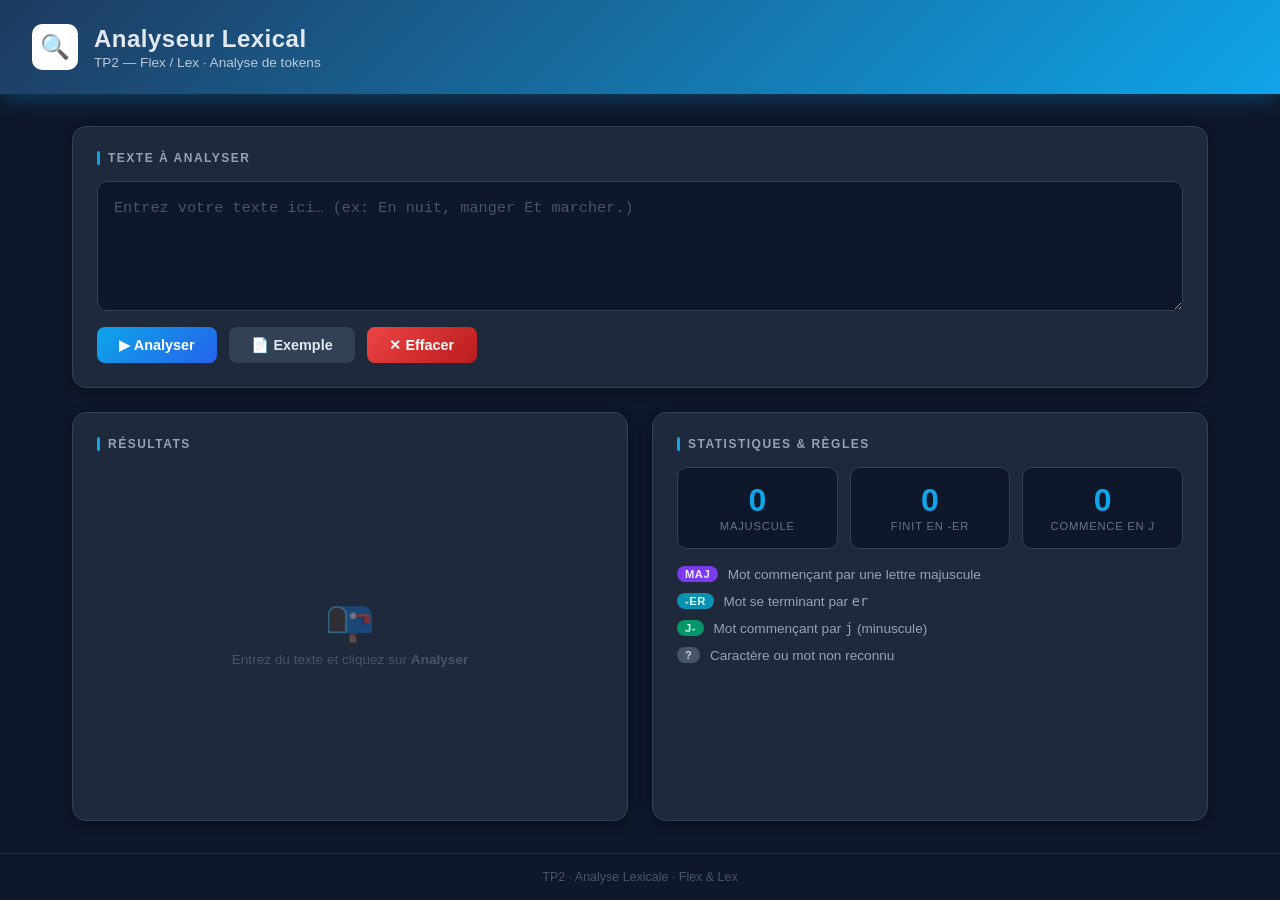
==== index.html @ 67108521 "add HTML/CSS interface for the lexical analyzer (TP2) Co-authored-by: rayensakly <234789405+rayensak" ====
<!DOCTYPE html>
<html lang="fr">
<head>
  <meta charset="UTF-8" />
  <meta name="viewport" content="width=device-width, initial-scale=1.0" />
  <title>Analyseur Lexical</title>
  <style>
    /* ── Reset & base ── */
    *, *::before, *::after {
      box-sizing: border-box;
      margin: 0;
      padding: 0;
    }

    body {
      font-family: 'Segoe UI', Tahoma, Geneva, Verdana, sans-serif;
      background: #0f172a;
      color: #e2e8f0;
      min-height: 100vh;
      display: flex;
      flex-direction: column;
    }

    /* ── Header ── */
    header {
      background: linear-gradient(135deg, #1e3a5f 0%, #0ea5e9 100%);
      padding: 1.5rem 2rem;
      display: flex;
      align-items: center;
      gap: 1rem;
      box-shadow: 0 4px 20px rgba(14, 165, 233, 0.3);
    }

    header .logo {
      width: 46px;
      height: 46px;
      background: #fff;
      border-radius: 10px;
      display: flex;
      align-items: center;
      justify-content: center;
      font-size: 1.5rem;
    }

    header h1 {
      font-size: 1.5rem;
      font-weight: 700;
      letter-spacing: 0.5px;
    }

    header p {
      font-size: 0.85rem;
      opacity: 0.8;
      margin-top: 2px;
    }

    /* ── Main layout ── */
    main {
      flex: 1;
      display: grid;
      grid-template-columns: 1fr 1fr;
      grid-template-rows: auto 1fr;
      gap: 1.5rem;
      padding: 2rem;
      max-width: 1200px;
      width: 100%;
      margin: 0 auto;
    }

    /* ── Cards ── */
    .card {
      background: #1e293b;
      border: 1px solid #334155;
      border-radius: 14px;
      padding: 1.5rem;
      display: flex;
      flex-direction: column;
      gap: 1rem;
      box-shadow: 0 2px 12px rgba(0, 0, 0, 0.4);
    }

    .card-title {
      font-size: 0.75rem;
      font-weight: 700;
      text-transform: uppercase;
      letter-spacing: 1.5px;
      color: #94a3b8;
      display: flex;
      align-items: center;
      gap: 0.5rem;
    }

    .card-title::before {
      content: '';
      width: 3px;
      height: 14px;
      background: #0ea5e9;
      border-radius: 2px;
    }

    /* ── Input area (spans both columns) ── */
    .input-card {
      grid-column: 1 / -1;
    }

    textarea {
      width: 100%;
      height: 130px;
      background: #0f172a;
      border: 1px solid #334155;
      border-radius: 10px;
      color: #e2e8f0;
      font-family: 'Courier New', Courier, monospace;
      font-size: 0.95rem;
      line-height: 1.6;
      padding: 0.85rem 1rem;
      resize: vertical;
      transition: border-color 0.25s;
      outline: none;
    }

    textarea:focus {
      border-color: #0ea5e9;
      box-shadow: 0 0 0 3px rgba(14, 165, 233, 0.15);
    }

    textarea::placeholder {
      color: #475569;
    }

    /* ── Button row ── */
    .btn-row {
      display: flex;
      gap: 0.75rem;
      flex-wrap: wrap;
    }

    button {
      cursor: pointer;
      border: none;
      border-radius: 8px;
      padding: 0.6rem 1.4rem;
      font-size: 0.9rem;
      font-weight: 600;
      transition: transform 0.15s, box-shadow 0.15s, opacity 0.15s;
    }

    button:hover {
      transform: translateY(-2px);
      box-shadow: 0 6px 18px rgba(0, 0, 0, 0.35);
    }

    button:active {
      transform: translateY(0);
    }

    .btn-primary {
      background: linear-gradient(135deg, #0ea5e9, #2563eb);
      color: #fff;
    }

    .btn-secondary {
      background: #334155;
      color: #e2e8f0;
    }

    .btn-danger {
      background: linear-gradient(135deg, #ef4444, #b91c1c);
      color: #fff;
    }

    /* ── Results list ── */
    .results-list {
      list-style: none;
      display: flex;
      flex-direction: column;
      gap: 0.5rem;
      overflow-y: auto;
      max-height: 300px;
      padding-right: 4px;
    }

    .results-list::-webkit-scrollbar {
      width: 5px;
    }

    .results-list::-webkit-scrollbar-track {
      background: #0f172a;
      border-radius: 4px;
    }

    .results-list::-webkit-scrollbar-thumb {
      background: #334155;
      border-radius: 4px;
    }

    .result-item {
      display: flex;
      align-items: center;
      gap: 0.65rem;
      background: #0f172a;
      border: 1px solid #334155;
      border-radius: 8px;
      padding: 0.6rem 0.85rem;
      font-size: 0.88rem;
      font-family: 'Courier New', Courier, monospace;
    }

    .token-badge {
      flex-shrink: 0;
      font-size: 0.7rem;
      font-weight: 700;
      padding: 2px 8px;
      border-radius: 20px;
      text-transform: uppercase;
      letter-spacing: 0.5px;
    }

    .badge-majuscule  { background: #7c3aed; color: #ede9fe; }
    .badge-er         { background: #0891b2; color: #cffafe; }
    .badge-j          { background: #059669; color: #d1fae5; }
    .badge-autre      { background: #475569; color: #cbd5e1; }

    .token-value {
      color: #f1f5f9;
    }

    /* ── Stats card ── */
    .stats-grid {
      display: grid;
      grid-template-columns: repeat(3, 1fr);
      gap: 0.75rem;
    }

    .stat-box {
      background: #0f172a;
      border: 1px solid #334155;
      border-radius: 10px;
      padding: 1rem;
      text-align: center;
    }

    .stat-number {
      font-size: 2rem;
      font-weight: 800;
      color: #0ea5e9;
      line-height: 1;
    }

    .stat-label {
      font-size: 0.7rem;
      color: #64748b;
      margin-top: 4px;
      text-transform: uppercase;
      letter-spacing: 0.8px;
    }

    /* ── Rules legend ── */
    .rules-list {
      list-style: none;
      display: flex;
      flex-direction: column;
      gap: 0.5rem;
    }

    .rule-item {
      display: flex;
      align-items: flex-start;
      gap: 0.6rem;
      font-size: 0.85rem;
    }

    .rule-item .token-badge {
      margin-top: 1px;
    }

    .rule-desc {
      color: #94a3b8;
      line-height: 1.4;
    }

    /* ── Footer ── */
    footer {
      text-align: center;
      padding: 1rem 2rem;
      font-size: 0.78rem;
      color: #475569;
      border-top: 1px solid #1e293b;
    }

    /* ── Empty state ── */
    .empty-state {
      flex: 1;
      display: flex;
      flex-direction: column;
      align-items: center;
      justify-content: center;
      color: #475569;
      gap: 0.5rem;
      padding: 2rem;
      text-align: center;
    }

    .empty-state .icon {
      font-size: 2.5rem;
      opacity: 0.4;
    }

    .empty-state p {
      font-size: 0.85rem;
    }

    /* ── Responsive ── */
    @media (max-width: 700px) {
      main {
        grid-template-columns: 1fr;
        padding: 1rem;
      }

      .input-card {
        grid-column: 1;
      }

      .stats-grid {
        grid-template-columns: repeat(3, 1fr);
      }
    }
  </style>
</head>
<body>

  <!-- ===== Header ===== -->
  <header>
    <div class="logo">🔍</div>
    <div>
      <h1>Analyseur Lexical</h1>
      <p>TP2 — Flex / Lex · Analyse de tokens</p>
    </div>
  </header>

  <!-- ===== Main ===== -->
  <main>

    <!-- Input card (full width) -->
    <section class="card input-card">
      <span class="card-title">Texte à analyser</span>

      <textarea
        id="inputText"
        placeholder="Entrez votre texte ici… (ex: En nuit, manger Et marcher.)"
        spellcheck="false"
      ></textarea>

      <div class="btn-row">
        <button class="btn-primary" onclick="analyser()">▶ Analyser</button>
        <button class="btn-secondary" onclick="chargerExemple()">📄 Exemple</button>
        <button class="btn-danger" onclick="effacer()">✕ Effacer</button>
      </div>
    </section>

    <!-- Results card -->
    <section class="card" id="resultsCard">
      <span class="card-title">Résultats</span>

      <div class="empty-state" id="emptyState">
        <span class="icon">📭</span>
        <p>Entrez du texte et cliquez sur <strong>Analyser</strong></p>
      </div>

      <ul class="results-list" id="resultsList" style="display:none;"></ul>
    </section>

    <!-- Stats + Rules card -->
    <section class="card">
      <span class="card-title">Statistiques & Règles</span>

      <!-- Stats -->
      <div class="stats-grid">
        <div class="stat-box">
          <div class="stat-number" id="statMajuscule">0</div>
          <div class="stat-label">Majuscule</div>
        </div>
        <div class="stat-box">
          <div class="stat-number" id="statEr">0</div>
          <div class="stat-label">Finit en -er</div>
        </div>
        <div class="stat-box">
          <div class="stat-number" id="statJ">0</div>
          <div class="stat-label">Commence en j</div>
        </div>
      </div>

      <!-- Legend / rules -->
      <ul class="rules-list">
        <li class="rule-item">
          <span class="token-badge badge-majuscule">MAJ</span>
          <span class="rule-desc">Mot commençant par une lettre majuscule</span>
        </li>
        <li class="rule-item">
          <span class="token-badge badge-er">-er</span>
          <span class="rule-desc">Mot se terminant par <code>er</code></span>
        </li>
        <li class="rule-item">
          <span class="token-badge badge-j">J-</span>
          <span class="rule-desc">Mot commençant par <code>j</code> (minuscule)</span>
        </li>
        <li class="rule-item">
          <span class="token-badge badge-autre">?</span>
          <span class="rule-desc">Caractère ou mot non reconnu</span>
        </li>
      </ul>
    </section>

  </main>

  <!-- ===== Footer ===== -->
  <footer>
    TP2 · Analyse Lexicale · Flex &amp; Lex
  </footer>

  <!-- ===== Logic (pure JS, no framework) ===== -->
  <script>
    const EXEMPLE = "En nuit, manger Et marcher.\nEn jour, manger et aller dormir.";

    function chargerExemple() {
      document.getElementById('inputText').value = EXEMPLE;
    }

    function effacer() {
      document.getElementById('inputText').value = '';
      document.getElementById('resultsList').style.display = 'none';
      document.getElementById('emptyState').style.display = 'flex';
      document.getElementById('resultsList').innerHTML = '';
      resetStats();
    }

    function resetStats() {
      ['statMajuscule', 'statEr', 'statJ'].forEach(id => {
        document.getElementById(id).textContent = '0';
      });
    }

    function analyser() {
      const text = document.getElementById('inputText').value.trim();
      const list = document.getElementById('resultsList');
      const empty = document.getElementById('emptyState');

      list.innerHTML = '';
      resetStats();

      if (!text) {
        list.style.display = 'none';
        empty.style.display = 'flex';
        return;
      }

      // Tokenise on word boundaries, keeping punctuation separate
      const tokens = text.match(/[A-Za-zÀ-ÿ]+|[^\s]/g) || [];
      let cntMaj = 0, cntEr = 0, cntJ = 0;

      tokens.forEach(tok => {
        let badge, cls, label;

        if (/^[A-ZÀÂÄÈÉÊËÎÏÔÙÛÜ]/.test(tok)) {
          badge = 'MAJ'; cls = 'badge-majuscule';
          label = 'Commence par une majuscule';
          cntMaj++;
        } else if (/er$/i.test(tok)) {
          badge = '-er'; cls = 'badge-er';
          label = 'Termine par -er';
          cntEr++;
        } else if (/^j/i.test(tok)) {
          badge = 'J-'; cls = 'badge-j';
          label = 'Commence par j';
          cntJ++;
        } else {
          badge = '?'; cls = 'badge-autre';
          label = 'Non reconnu';
        }

        const li = document.createElement('li');
        li.className = 'result-item';
        li.innerHTML = `
          <span class="token-badge ${cls}" title="${label}">${badge}</span>
          <span class="token-value">${escHtml(tok)}</span>
        `;
        list.appendChild(li);
      });

      document.getElementById('statMajuscule').textContent = cntMaj;
      document.getElementById('statEr').textContent = cntEr;
      document.getElementById('statJ').textContent = cntJ;

      empty.style.display = 'none';
      list.style.display = 'flex';
    }

    function escHtml(str) {
      return str.replace(/&/g,'&amp;').replace(/</g,'&lt;').replace(/>/g,'&gt;');
    }
  </script>

</body>
</html>
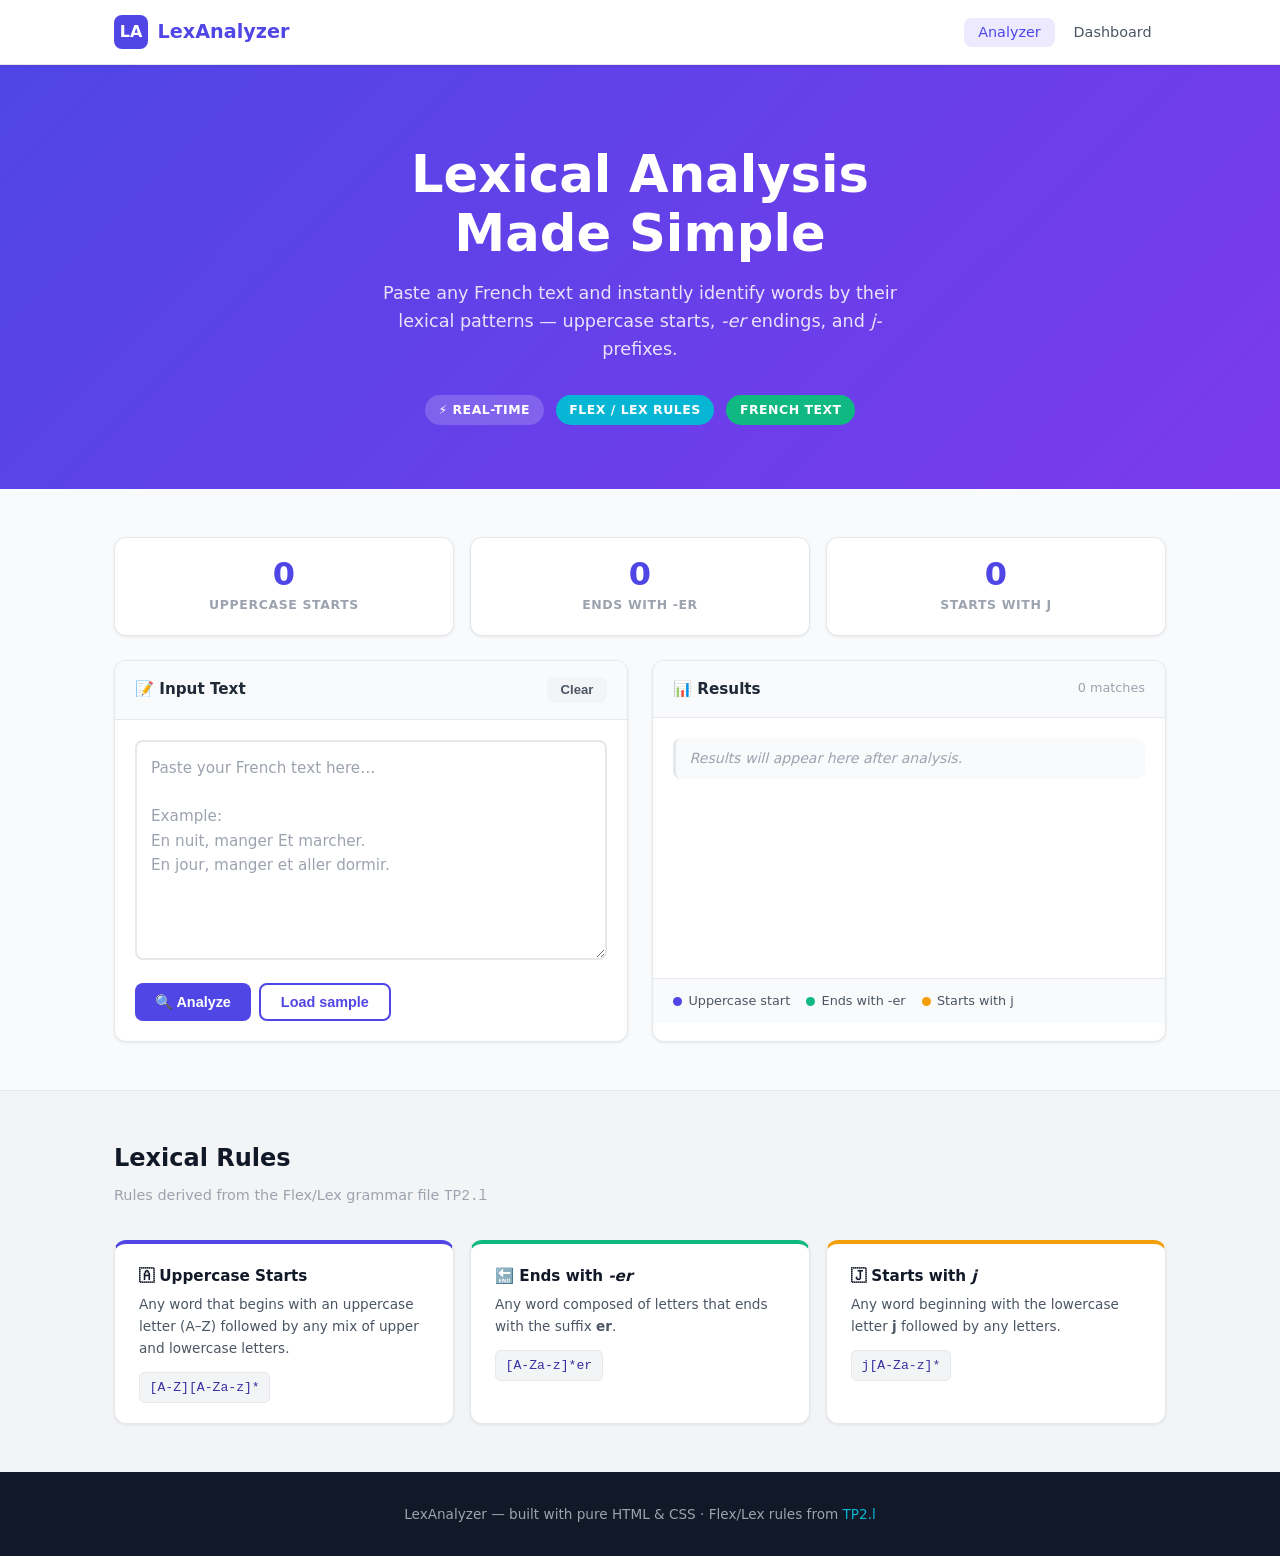
==== commit f11af8a3: "Add HTML/CSS interface: index.html, dashboard.html, style.css Co-authored-by: rayensakly <234789405+" ====
--- a/index.html
+++ b/index.html
@@ -1,504 +1,206 @@
 <!DOCTYPE html>
-<html lang="fr">
+<html lang="en">
 <head>
   <meta charset="UTF-8" />
   <meta name="viewport" content="width=device-width, initial-scale=1.0" />
-  <title>Analyseur Lexical</title>
-  <style>
-    /* ── Reset & base ── */
-    *, *::before, *::after {
-      box-sizing: border-box;
-      margin: 0;
-      padding: 0;
-    }
-
-    body {
-      font-family: 'Segoe UI', Tahoma, Geneva, Verdana, sans-serif;
-      background: #0f172a;
-      color: #e2e8f0;
-      min-height: 100vh;
-      display: flex;
-      flex-direction: column;
-    }
-
-    /* ── Header ── */
-    header {
-      background: linear-gradient(135deg, #1e3a5f 0%, #0ea5e9 100%);
-      padding: 1.5rem 2rem;
-      display: flex;
-      align-items: center;
-      gap: 1rem;
-      box-shadow: 0 4px 20px rgba(14, 165, 233, 0.3);
-    }
-
-    header .logo {
-      width: 46px;
-      height: 46px;
-      background: #fff;
-      border-radius: 10px;
-      display: flex;
-      align-items: center;
-      justify-content: center;
-      font-size: 1.5rem;
-    }
-
-    header h1 {
-      font-size: 1.5rem;
-      font-weight: 700;
-      letter-spacing: 0.5px;
-    }
-
-    header p {
-      font-size: 0.85rem;
-      opacity: 0.8;
-      margin-top: 2px;
-    }
-
-    /* ── Main layout ── */
-    main {
-      flex: 1;
-      display: grid;
-      grid-template-columns: 1fr 1fr;
-      grid-template-rows: auto 1fr;
-      gap: 1.5rem;
-      padding: 2rem;
-      max-width: 1200px;
-      width: 100%;
-      margin: 0 auto;
-    }
-
-    /* ── Cards ── */
-    .card {
-      background: #1e293b;
-      border: 1px solid #334155;
-      border-radius: 14px;
-      padding: 1.5rem;
-      display: flex;
-      flex-direction: column;
-      gap: 1rem;
-      box-shadow: 0 2px 12px rgba(0, 0, 0, 0.4);
-    }
-
-    .card-title {
-      font-size: 0.75rem;
-      font-weight: 700;
-      text-transform: uppercase;
-      letter-spacing: 1.5px;
-      color: #94a3b8;
-      display: flex;
-      align-items: center;
-      gap: 0.5rem;
-    }
-
-    .card-title::before {
-      content: '';
-      width: 3px;
-      height: 14px;
-      background: #0ea5e9;
-      border-radius: 2px;
-    }
-
-    /* ── Input area (spans both columns) ── */
-    .input-card {
-      grid-column: 1 / -1;
-    }
-
-    textarea {
-      width: 100%;
-      height: 130px;
-      background: #0f172a;
-      border: 1px solid #334155;
-      border-radius: 10px;
-      color: #e2e8f0;
-      font-family: 'Courier New', Courier, monospace;
-      font-size: 0.95rem;
-      line-height: 1.6;
-      padding: 0.85rem 1rem;
-      resize: vertical;
-      transition: border-color 0.25s;
-      outline: none;
-    }
-
-    textarea:focus {
-      border-color: #0ea5e9;
-      box-shadow: 0 0 0 3px rgba(14, 165, 233, 0.15);
-    }
-
-    textarea::placeholder {
-      color: #475569;
-    }
-
-    /* ── Button row ── */
-    .btn-row {
-      display: flex;
-      gap: 0.75rem;
-      flex-wrap: wrap;
-    }
-
-    button {
-      cursor: pointer;
-      border: none;
-      border-radius: 8px;
-      padding: 0.6rem 1.4rem;
-      font-size: 0.9rem;
-      font-weight: 600;
-      transition: transform 0.15s, box-shadow 0.15s, opacity 0.15s;
-    }
-
-    button:hover {
-      transform: translateY(-2px);
-      box-shadow: 0 6px 18px rgba(0, 0, 0, 0.35);
-    }
-
-    button:active {
-      transform: translateY(0);
-    }
-
-    .btn-primary {
-      background: linear-gradient(135deg, #0ea5e9, #2563eb);
-      color: #fff;
-    }
-
-    .btn-secondary {
-      background: #334155;
-      color: #e2e8f0;
-    }
-
-    .btn-danger {
-      background: linear-gradient(135deg, #ef4444, #b91c1c);
-      color: #fff;
-    }
-
-    /* ── Results list ── */
-    .results-list {
-      list-style: none;
-      display: flex;
-      flex-direction: column;
-      gap: 0.5rem;
-      overflow-y: auto;
-      max-height: 300px;
-      padding-right: 4px;
-    }
-
-    .results-list::-webkit-scrollbar {
-      width: 5px;
-    }
-
-    .results-list::-webkit-scrollbar-track {
-      background: #0f172a;
-      border-radius: 4px;
-    }
-
-    .results-list::-webkit-scrollbar-thumb {
-      background: #334155;
-      border-radius: 4px;
-    }
-
-    .result-item {
-      display: flex;
-      align-items: center;
-      gap: 0.65rem;
-      background: #0f172a;
-      border: 1px solid #334155;
-      border-radius: 8px;
-      padding: 0.6rem 0.85rem;
-      font-size: 0.88rem;
-      font-family: 'Courier New', Courier, monospace;
-    }
-
-    .token-badge {
-      flex-shrink: 0;
-      font-size: 0.7rem;
-      font-weight: 700;
-      padding: 2px 8px;
-      border-radius: 20px;
-      text-transform: uppercase;
-      letter-spacing: 0.5px;
-    }
-
-    .badge-majuscule  { background: #7c3aed; color: #ede9fe; }
-    .badge-er         { background: #0891b2; color: #cffafe; }
-    .badge-j          { background: #059669; color: #d1fae5; }
-    .badge-autre      { background: #475569; color: #cbd5e1; }
-
-    .token-value {
-      color: #f1f5f9;
-    }
-
-    /* ── Stats card ── */
-    .stats-grid {
-      display: grid;
-      grid-template-columns: repeat(3, 1fr);
-      gap: 0.75rem;
-    }
-
-    .stat-box {
-      background: #0f172a;
-      border: 1px solid #334155;
-      border-radius: 10px;
-      padding: 1rem;
-      text-align: center;
-    }
-
-    .stat-number {
-      font-size: 2rem;
-      font-weight: 800;
-      color: #0ea5e9;
-      line-height: 1;
-    }
-
-    .stat-label {
-      font-size: 0.7rem;
-      color: #64748b;
-      margin-top: 4px;
-      text-transform: uppercase;
-      letter-spacing: 0.8px;
-    }
-
-    /* ── Rules legend ── */
-    .rules-list {
-      list-style: none;
-      display: flex;
-      flex-direction: column;
-      gap: 0.5rem;
-    }
-
-    .rule-item {
-      display: flex;
-      align-items: flex-start;
-      gap: 0.6rem;
-      font-size: 0.85rem;
-    }
-
-    .rule-item .token-badge {
-      margin-top: 1px;
-    }
-
-    .rule-desc {
-      color: #94a3b8;
-      line-height: 1.4;
-    }
-
-    /* ── Footer ── */
-    footer {
-      text-align: center;
-      padding: 1rem 2rem;
-      font-size: 0.78rem;
-      color: #475569;
-      border-top: 1px solid #1e293b;
-    }
-
-    /* ── Empty state ── */
-    .empty-state {
-      flex: 1;
-      display: flex;
-      flex-direction: column;
-      align-items: center;
-      justify-content: center;
-      color: #475569;
-      gap: 0.5rem;
-      padding: 2rem;
-      text-align: center;
-    }
-
-    .empty-state .icon {
-      font-size: 2.5rem;
-      opacity: 0.4;
-    }
-
-    .empty-state p {
-      font-size: 0.85rem;
-    }
-
-    /* ── Responsive ── */
-    @media (max-width: 700px) {
-      main {
-        grid-template-columns: 1fr;
-        padding: 1rem;
-      }
-
-      .input-card {
-        grid-column: 1;
-      }
-
-      .stats-grid {
-        grid-template-columns: repeat(3, 1fr);
-      }
-    }
-  </style>
+  <title>LexAnalyzer — Lexical Analyzer</title>
+  <link rel="stylesheet" href="style.css" />
 </head>
 <body>
 
-  <!-- ===== Header ===== -->
-  <header>
-    <div class="logo">🔍</div>
-    <div>
-      <h1>Analyseur Lexical</h1>
-      <p>TP2 — Flex / Lex · Analyse de tokens</p>
-    </div>
-  </header>
-
-  <!-- ===== Main ===== -->
-  <main>
-
-    <!-- Input card (full width) -->
-    <section class="card input-card">
-      <span class="card-title">Texte à analyser</span>
-
-      <textarea
-        id="inputText"
-        placeholder="Entrez votre texte ici… (ex: En nuit, manger Et marcher.)"
-        spellcheck="false"
-      ></textarea>
-
-      <div class="btn-row">
-        <button class="btn-primary" onclick="analyser()">▶ Analyser</button>
-        <button class="btn-secondary" onclick="chargerExemple()">📄 Exemple</button>
-        <button class="btn-danger" onclick="effacer()">✕ Effacer</button>
+  <!-- ===== Navbar ===== -->
+  <nav class="navbar">
+    <div class="navbar-inner">
+      <a href="index.html" class="logo">
+        <div class="logo-icon">LA</div>
+        LexAnalyzer
+      </a>
+      <ul class="nav-links">
+        <li><a href="index.html" class="active">Analyzer</a></li>
+        <li><a href="dashboard.html">Dashboard</a></li>
+      </ul>
+    </div>
+  </nav>
+
+  <!-- ===== Hero ===== -->
+  <section class="hero">
+    <h1>Lexical Analysis<br>Made Simple</h1>
+    <p>Paste any French text and instantly identify words by their lexical patterns — uppercase starts, <em>-er</em> endings, and <em>j-</em> prefixes.</p>
+    <div class="hero-badges">
+      <span class="badge badge-light">&#x26A1; Real-time</span>
+      <span class="badge badge-accent">Flex / Lex rules</span>
+      <span class="badge badge-success">French text</span>
+    </div>
+  </section>
+
+  <!-- ===== Main Analyzer ===== -->
+  <section class="section">
+    <div class="container">
+
+      <!-- Stats Row -->
+      <div class="stats-grid">
+        <div class="stat-card">
+          <div class="stat-value" id="statCapital">0</div>
+          <div class="stat-label">Uppercase starts</div>
+        </div>
+        <div class="stat-card">
+          <div class="stat-value" id="statEr">0</div>
+          <div class="stat-label">Ends with -er</div>
+        </div>
+        <div class="stat-card">
+          <div class="stat-value" id="statJ">0</div>
+          <div class="stat-label">Starts with j</div>
+        </div>
       </div>
-    </section>
-
-    <!-- Results card -->
-    <section class="card" id="resultsCard">
-      <span class="card-title">Résultats</span>
-
-      <div class="empty-state" id="emptyState">
-        <span class="icon">📭</span>
-        <p>Entrez du texte et cliquez sur <strong>Analyser</strong></p>
+
+      <!-- Analyzer Grid -->
+      <div class="analyzer-grid">
+
+        <!-- Input -->
+        <div class="card">
+          <div class="card-header">
+            <h3>&#x1F4DD; Input Text</h3>
+            <button class="btn btn-sm btn-secondary" id="btnClear">Clear</button>
+          </div>
+          <div class="card-body">
+            <textarea
+              id="inputText"
+              placeholder="Paste your French text here…&#10;&#10;Example:&#10;En nuit, manger Et marcher.&#10;En jour, manger et aller dormir."
+            ></textarea>
+            <div class="btn-group">
+              <button class="btn btn-primary" id="btnAnalyze">&#x1F50D; Analyze</button>
+              <button class="btn btn-outline" id="btnSample">Load sample</button>
+            </div>
+          </div>
+        </div>
+
+        <!-- Output -->
+        <div class="card">
+          <div class="card-header">
+            <h3>&#x1F4CA; Results</h3>
+            <span id="resultCount" style="font-size:.8rem;color:var(--gray-400);">0 matches</span>
+          </div>
+          <div class="card-body">
+            <ul class="results-list" id="resultsList">
+              <li class="result-item type-empty">
+                <span>Results will appear here after analysis.</span>
+              </li>
+            </ul>
+          </div>
+          <div class="legend">
+            <span class="legend-item">
+              <span class="legend-dot" style="background:var(--primary)"></span> Uppercase start
+            </span>
+            <span class="legend-item">
+              <span class="legend-dot" style="background:var(--success)"></span> Ends with -er
+            </span>
+            <span class="legend-item">
+              <span class="legend-dot" style="background:var(--warning)"></span> Starts with j
+            </span>
+          </div>
+        </div>
+
       </div>
 
-      <ul class="results-list" id="resultsList" style="display:none;"></ul>
-    </section>
-
-    <!-- Stats + Rules card -->
-    <section class="card">
-      <span class="card-title">Statistiques & Règles</span>
-
-      <!-- Stats -->
-      <div class="stats-grid">
-        <div class="stat-box">
-          <div class="stat-number" id="statMajuscule">0</div>
-          <div class="stat-label">Majuscule</div>
-        </div>
-        <div class="stat-box">
-          <div class="stat-number" id="statEr">0</div>
-          <div class="stat-label">Finit en -er</div>
-        </div>
-        <div class="stat-box">
-          <div class="stat-number" id="statJ">0</div>
-          <div class="stat-label">Commence en j</div>
+    </div>
+  </section>
+
+  <!-- ===== Rules Section ===== -->
+  <section class="section" style="background:var(--gray-100); border-top:1px solid var(--gray-200);">
+    <div class="container">
+      <h2 class="section-title">Lexical Rules</h2>
+      <p class="section-sub">Rules derived from the Flex/Lex grammar file <code>TP2.l</code></p>
+
+      <div class="rules-grid">
+        <div class="rule-card">
+          <h4>&#x1F1E6; Uppercase Starts</h4>
+          <p>Any word that begins with an uppercase letter (A–Z) followed by any mix of upper and lowercase letters.</p>
+          <code class="rule-code">[A-Z][A-Za-z]*</code>
+        </div>
+        <div class="rule-card">
+          <h4>&#x1F51A; Ends with <em>-er</em></h4>
+          <p>Any word composed of letters that ends with the suffix <strong>er</strong>.</p>
+          <code class="rule-code">[A-Za-z]*er</code>
+        </div>
+        <div class="rule-card">
+          <h4>&#x1F1EF; Starts with <em>j</em></h4>
+          <p>Any word beginning with the lowercase letter <strong>j</strong> followed by any letters.</p>
+          <code class="rule-code">j[A-Za-z]*</code>
         </div>
       </div>
-
-      <!-- Legend / rules -->
-      <ul class="rules-list">
-        <li class="rule-item">
-          <span class="token-badge badge-majuscule">MAJ</span>
-          <span class="rule-desc">Mot commençant par une lettre majuscule</span>
-        </li>
-        <li class="rule-item">
-          <span class="token-badge badge-er">-er</span>
-          <span class="rule-desc">Mot se terminant par <code>er</code></span>
-        </li>
-        <li class="rule-item">
-          <span class="token-badge badge-j">J-</span>
-          <span class="rule-desc">Mot commençant par <code>j</code> (minuscule)</span>
-        </li>
-        <li class="rule-item">
-          <span class="token-badge badge-autre">?</span>
-          <span class="rule-desc">Caractère ou mot non reconnu</span>
-        </li>
-      </ul>
-    </section>
-
-  </main>
+    </div>
+  </section>
 
   <!-- ===== Footer ===== -->
-  <footer>
-    TP2 · Analyse Lexicale · Flex &amp; Lex
+  <footer class="footer">
+    <p>LexAnalyzer &mdash; built with pure HTML &amp; CSS &middot; Flex/Lex rules from <a href="#">TP2.l</a></p>
   </footer>
 
-  <!-- ===== Logic (pure JS, no framework) ===== -->
   <script>
-    const EXEMPLE = "En nuit, manger Et marcher.\nEn jour, manger et aller dormir.";
-
-    function chargerExemple() {
-      document.getElementById('inputText').value = EXEMPLE;
-    }
-
-    function effacer() {
-      document.getElementById('inputText').value = '';
-      document.getElementById('resultsList').style.display = 'none';
-      document.getElementById('emptyState').style.display = 'flex';
-      document.getElementById('resultsList').innerHTML = '';
-      resetStats();
-    }
-
-    function resetStats() {
-      ['statMajuscule', 'statEr', 'statJ'].forEach(id => {
-        document.getElementById(id).textContent = '0';
+    const SAMPLE = `En nuit, manger Et marcher.\nEn jour, manger et aller dormir.`;
+
+    const inputEl   = document.getElementById('inputText');
+    const listEl    = document.getElementById('resultsList');
+    const countEl   = document.getElementById('resultCount');
+    const statCap   = document.getElementById('statCapital');
+    const statEr    = document.getElementById('statEr');
+    const statJ     = document.getElementById('statJ');
+
+    document.getElementById('btnSample').addEventListener('click', () => {
+      inputEl.value = SAMPLE;
+    });
+
+    document.getElementById('btnClear').addEventListener('click', () => {
+      inputEl.value = '';
+      renderEmpty();
+    });
+
+    document.getElementById('btnAnalyze').addEventListener('click', analyze);
+
+    function analyze() {
+      const text = inputEl.value.trim();
+      if (!text) { renderEmpty(); return; }
+
+      const tokens = text.match(/[A-Za-zÀ-ÿ]+/g) || [];
+      const results = [];
+
+      tokens.forEach(word => {
+        if (/^[A-Z]/.test(word))              results.push({ word, type: 'capital', label: 'Uppercase start' });
+        if (/er$/i.test(word))                results.push({ word, type: 'er',      label: 'Ends with -er'  });
+        if (/^j/.test(word))                  results.push({ word, type: 'j',       label: 'Starts with j'  });
+      });
+
+      const caps = results.filter(r => r.type === 'capital').length;
+      const ers  = results.filter(r => r.type === 'er').length;
+      const js   = results.filter(r => r.type === 'j').length;
+
+      statCap.textContent = caps;
+      statEr.textContent  = ers;
+      statJ.textContent   = js;
+      countEl.textContent = results.length + ' match' + (results.length !== 1 ? 'es' : '');
+
+      listEl.innerHTML = '';
+
+      if (!results.length) {
+        listEl.innerHTML = '<li class="result-item type-empty"><span>No matches found.</span></li>';
+        return;
+      }
+
+      results.forEach(({ word, type, label }, i) => {
+        const li = document.createElement('li');
+        li.className = `result-item type-${type}`;
+        li.style.animationDelay = (i * 30) + 'ms';
+        li.innerHTML = `<span class="result-dot"></span>
+          <span><strong>${word}</strong> &mdash; ${label}</span>`;
+        listEl.appendChild(li);
       });
     }
 
-    function analyser() {
-      const text = document.getElementById('inputText').value.trim();
-      const list = document.getElementById('resultsList');
-      const empty = document.getElementById('emptyState');
-
-      list.innerHTML = '';
-      resetStats();
-
-      if (!text) {
-        list.style.display = 'none';
-        empty.style.display = 'flex';
-        return;
-      }
-
-      // Tokenise on word boundaries, keeping punctuation separate
-      const tokens = text.match(/[A-Za-zÀ-ÿ]+|[^\s]/g) || [];
-      let cntMaj = 0, cntEr = 0, cntJ = 0;
-
-      tokens.forEach(tok => {
-        let badge, cls, label;
-
-        if (/^[A-ZÀÂÄÈÉÊËÎÏÔÙÛÜ]/.test(tok)) {
-          badge = 'MAJ'; cls = 'badge-majuscule';
-          label = 'Commence par une majuscule';
-          cntMaj++;
-        } else if (/er$/i.test(tok)) {
-          badge = '-er'; cls = 'badge-er';
-          label = 'Termine par -er';
-          cntEr++;
-        } else if (/^j/i.test(tok)) {
-          badge = 'J-'; cls = 'badge-j';
-          label = 'Commence par j';
-          cntJ++;
-        } else {
-          badge = '?'; cls = 'badge-autre';
-          label = 'Non reconnu';
-        }
-
-        const li = document.createElement('li');
-        li.className = 'result-item';
-        li.innerHTML = `
-          <span class="token-badge ${cls}" title="${label}">${badge}</span>
-          <span class="token-value">${escHtml(tok)}</span>
-        `;
-        list.appendChild(li);
-      });
-
-      document.getElementById('statMajuscule').textContent = cntMaj;
-      document.getElementById('statEr').textContent = cntEr;
-      document.getElementById('statJ').textContent = cntJ;
-
-      empty.style.display = 'none';
-      list.style.display = 'flex';
-    }
-
-    function escHtml(str) {
-      return str.replace(/&/g,'&amp;').replace(/</g,'&lt;').replace(/>/g,'&gt;');
+    function renderEmpty() {
+      statCap.textContent = statEr.textContent = statJ.textContent = '0';
+      countEl.textContent = '0 matches';
+      listEl.innerHTML = '<li class="result-item type-empty"><span>Results will appear here after analysis.</span></li>';
     }
   </script>
-
 </body>
 </html>
--- a/style.css
+++ b/style.css
@@ -0,0 +1,526 @@
+/* ===== Reset & Base ===== */
+*, *::before, *::after {
+  box-sizing: border-box;
+  margin: 0;
+  padding: 0;
+}
+
+:root {
+  --primary:      #4f46e5;
+  --primary-dark: #3730a3;
+  --primary-light:#ede9fe;
+  --accent:       #06b6d4;
+  --success:      #10b981;
+  --warning:      #f59e0b;
+  --danger:       #ef4444;
+  --gray-50:      #f9fafb;
+  --gray-100:     #f3f4f6;
+  --gray-200:     #e5e7eb;
+  --gray-400:     #9ca3af;
+  --gray-600:     #4b5563;
+  --gray-800:     #1f2937;
+  --gray-900:     #111827;
+  --white:        #ffffff;
+  --radius:       0.75rem;
+  --shadow-sm:    0 1px 3px rgba(0,0,0,.08);
+  --shadow:       0 4px 16px rgba(0,0,0,.12);
+  --shadow-lg:    0 10px 40px rgba(0,0,0,.16);
+  --transition:   0.2s ease;
+  --font:         'Segoe UI', system-ui, -apple-system, sans-serif;
+}
+
+html { scroll-behavior: smooth; }
+
+body {
+  font-family: var(--font);
+  background: var(--gray-50);
+  color: var(--gray-800);
+  min-height: 100vh;
+  line-height: 1.6;
+}
+
+a { color: inherit; text-decoration: none; }
+
+/* ===== Navbar ===== */
+.navbar {
+  position: sticky;
+  top: 0;
+  z-index: 100;
+  background: var(--white);
+  border-bottom: 1px solid var(--gray-200);
+  box-shadow: var(--shadow-sm);
+}
+
+.navbar-inner {
+  max-width: 1100px;
+  margin: 0 auto;
+  padding: 0 1.5rem;
+  height: 64px;
+  display: flex;
+  align-items: center;
+  justify-content: space-between;
+}
+
+.logo {
+  display: flex;
+  align-items: center;
+  gap: 0.6rem;
+  font-weight: 700;
+  font-size: 1.2rem;
+  color: var(--primary);
+}
+
+.logo-icon {
+  width: 34px;
+  height: 34px;
+  background: var(--primary);
+  border-radius: 8px;
+  display: flex;
+  align-items: center;
+  justify-content: center;
+  color: var(--white);
+  font-size: 1rem;
+  font-weight: 800;
+}
+
+.nav-links {
+  display: flex;
+  align-items: center;
+  gap: 0.25rem;
+  list-style: none;
+}
+
+.nav-links a {
+  padding: 0.4rem 0.9rem;
+  border-radius: 0.5rem;
+  font-size: 0.9rem;
+  font-weight: 500;
+  color: var(--gray-600);
+  transition: background var(--transition), color var(--transition);
+}
+
+.nav-links a:hover,
+.nav-links a.active {
+  background: var(--primary-light);
+  color: var(--primary);
+}
+
+/* ===== Hero ===== */
+.hero {
+  background: linear-gradient(135deg, var(--primary) 0%, #7c3aed 100%);
+  color: var(--white);
+  padding: 5rem 1.5rem 4rem;
+  text-align: center;
+}
+
+.hero h1 {
+  font-size: clamp(2rem, 5vw, 3.2rem);
+  font-weight: 800;
+  line-height: 1.15;
+  margin-bottom: 1rem;
+}
+
+.hero p {
+  font-size: 1.1rem;
+  opacity: .85;
+  max-width: 560px;
+  margin: 0 auto 2rem;
+}
+
+.hero-badges {
+  display: flex;
+  justify-content: center;
+  gap: 0.75rem;
+  flex-wrap: wrap;
+}
+
+.badge {
+  padding: 0.3rem 0.85rem;
+  border-radius: 999px;
+  font-size: 0.78rem;
+  font-weight: 600;
+  text-transform: uppercase;
+  letter-spacing: .04em;
+}
+
+.badge-light  { background: rgba(255,255,255,.18); color: var(--white); }
+.badge-accent { background: var(--accent); color: var(--white); }
+.badge-success{ background: var(--success); color: var(--white); }
+
+/* ===== Layout ===== */
+.container {
+  max-width: 1100px;
+  margin: 0 auto;
+  padding: 0 1.5rem;
+}
+
+.section { padding: 3rem 0; }
+.section-title {
+  font-size: 1.5rem;
+  font-weight: 700;
+  color: var(--gray-900);
+  margin-bottom: 0.4rem;
+}
+.section-sub {
+  color: var(--gray-400);
+  font-size: 0.9rem;
+  margin-bottom: 2rem;
+}
+
+/* ===== Cards ===== */
+.card {
+  background: var(--white);
+  border: 1px solid var(--gray-200);
+  border-radius: var(--radius);
+  box-shadow: var(--shadow-sm);
+  overflow: hidden;
+}
+
+.card-header {
+  padding: 1rem 1.25rem;
+  border-bottom: 1px solid var(--gray-200);
+  display: flex;
+  align-items: center;
+  justify-content: space-between;
+  background: var(--gray-50);
+}
+
+.card-header h3 {
+  font-size: 0.95rem;
+  font-weight: 600;
+  color: var(--gray-800);
+  display: flex;
+  align-items: center;
+  gap: 0.5rem;
+}
+
+.card-body { padding: 1.25rem; }
+
+/* ===== Analyzer Layout ===== */
+.analyzer-grid {
+  display: grid;
+  grid-template-columns: 1fr 1fr;
+  gap: 1.5rem;
+}
+
+@media (max-width: 720px) {
+  .analyzer-grid { grid-template-columns: 1fr; }
+  .stats-grid    { grid-template-columns: 1fr 1fr; }
+}
+
+/* ===== Textarea ===== */
+textarea {
+  width: 100%;
+  min-height: 220px;
+  resize: vertical;
+  border: 2px solid var(--gray-200);
+  border-radius: 0.5rem;
+  padding: 0.875rem;
+  font-family: var(--font);
+  font-size: 0.95rem;
+  line-height: 1.6;
+  color: var(--gray-800);
+  background: var(--white);
+  transition: border-color var(--transition), box-shadow var(--transition);
+  outline: none;
+}
+
+textarea:focus {
+  border-color: var(--primary);
+  box-shadow: 0 0 0 3px rgba(79,70,229,.15);
+}
+
+textarea::placeholder { color: var(--gray-400); }
+
+/* ===== Buttons ===== */
+.btn {
+  display: inline-flex;
+  align-items: center;
+  gap: 0.45rem;
+  padding: 0.55rem 1.25rem;
+  border-radius: 0.5rem;
+  font-size: 0.9rem;
+  font-weight: 600;
+  border: none;
+  cursor: pointer;
+  transition: background var(--transition), transform var(--transition), box-shadow var(--transition);
+}
+
+.btn:active { transform: scale(.97); }
+
+.btn-primary {
+  background: var(--primary);
+  color: var(--white);
+}
+.btn-primary:hover { background: var(--primary-dark); box-shadow: 0 4px 12px rgba(79,70,229,.35); }
+
+.btn-secondary {
+  background: var(--gray-100);
+  color: var(--gray-600);
+}
+.btn-secondary:hover { background: var(--gray-200); }
+
+.btn-outline {
+  background: transparent;
+  color: var(--primary);
+  border: 2px solid var(--primary);
+}
+.btn-outline:hover { background: var(--primary-light); }
+
+.btn-sm { padding: 0.35rem 0.85rem; font-size: 0.82rem; }
+
+.btn-group {
+  display: flex;
+  gap: 0.5rem;
+  flex-wrap: wrap;
+  margin-top: 1rem;
+}
+
+/* ===== Results List ===== */
+.results-list {
+  list-style: none;
+  display: flex;
+  flex-direction: column;
+  gap: 0.5rem;
+  min-height: 220px;
+}
+
+.result-item {
+  display: flex;
+  align-items: flex-start;
+  gap: 0.65rem;
+  padding: 0.65rem 0.85rem;
+  border-radius: 0.5rem;
+  font-size: 0.88rem;
+  line-height: 1.45;
+  border-left: 3px solid transparent;
+  background: var(--gray-50);
+  animation: fadeSlide .25s ease both;
+}
+
+@keyframes fadeSlide {
+  from { opacity: 0; transform: translateY(6px); }
+  to   { opacity: 1; transform: translateY(0);   }
+}
+
+.result-item.type-capital   { border-color: var(--primary); background: var(--primary-light); }
+.result-item.type-er        { border-color: var(--success);  background: #d1fae5; }
+.result-item.type-j         { border-color: var(--warning);  background: #fef3c7; }
+.result-item.type-empty     { border-color: var(--gray-200); color: var(--gray-400); font-style: italic; }
+
+.result-dot {
+  flex-shrink: 0;
+  width: 8px;
+  height: 8px;
+  border-radius: 50%;
+  margin-top: 0.35rem;
+}
+.type-capital .result-dot { background: var(--primary); }
+.type-er      .result-dot { background: var(--success); }
+.type-j       .result-dot { background: var(--warning); }
+
+/* ===== Stats Grid ===== */
+.stats-grid {
+  display: grid;
+  grid-template-columns: repeat(3, 1fr);
+  gap: 1rem;
+  margin-bottom: 1.5rem;
+}
+
+.stat-card {
+  background: var(--white);
+  border: 1px solid var(--gray-200);
+  border-radius: var(--radius);
+  padding: 1.25rem;
+  text-align: center;
+  box-shadow: var(--shadow-sm);
+}
+
+.stat-value {
+  font-size: 2rem;
+  font-weight: 800;
+  color: var(--primary);
+  line-height: 1;
+  margin-bottom: 0.3rem;
+}
+
+.stat-label {
+  font-size: 0.78rem;
+  color: var(--gray-400);
+  text-transform: uppercase;
+  letter-spacing: .05em;
+  font-weight: 600;
+}
+
+/* ===== Legend ===== */
+.legend {
+  display: flex;
+  gap: 1rem;
+  flex-wrap: wrap;
+  padding: 0.75rem 1.25rem;
+  background: var(--gray-50);
+  border-top: 1px solid var(--gray-200);
+}
+
+.legend-item {
+  display: flex;
+  align-items: center;
+  gap: 0.4rem;
+  font-size: 0.8rem;
+  color: var(--gray-600);
+  font-weight: 500;
+}
+
+.legend-dot {
+  width: 9px;
+  height: 9px;
+  border-radius: 50%;
+  flex-shrink: 0;
+}
+
+/* ===== Rules Table ===== */
+.rules-grid {
+  display: grid;
+  grid-template-columns: repeat(auto-fill, minmax(280px, 1fr));
+  gap: 1rem;
+}
+
+.rule-card {
+  background: var(--white);
+  border: 1px solid var(--gray-200);
+  border-radius: var(--radius);
+  padding: 1.25rem 1.5rem;
+  box-shadow: var(--shadow-sm);
+  border-top: 4px solid var(--primary);
+  transition: box-shadow var(--transition), transform var(--transition);
+}
+
+.rule-card:nth-child(2) { border-top-color: var(--success); }
+.rule-card:nth-child(3) { border-top-color: var(--warning); }
+
+.rule-card:hover {
+  box-shadow: var(--shadow);
+  transform: translateY(-2px);
+}
+
+.rule-card h4 {
+  font-size: 0.95rem;
+  font-weight: 700;
+  margin-bottom: 0.4rem;
+  color: var(--gray-900);
+}
+
+.rule-card p {
+  font-size: 0.85rem;
+  color: var(--gray-600);
+  margin-bottom: 0.75rem;
+}
+
+.rule-code {
+  display: inline-block;
+  background: var(--gray-100);
+  border: 1px solid var(--gray-200);
+  border-radius: 0.35rem;
+  padding: 0.25rem 0.6rem;
+  font-family: 'Courier New', monospace;
+  font-size: 0.82rem;
+  color: var(--primary-dark);
+}
+
+/* ===== Footer ===== */
+.footer {
+  background: var(--gray-900);
+  color: var(--gray-400);
+  text-align: center;
+  padding: 2rem 1.5rem;
+  font-size: 0.85rem;
+}
+
+.footer a { color: var(--accent); }
+
+/* ===== Dashboard-specific ===== */
+.page-header {
+  background: var(--white);
+  border-bottom: 1px solid var(--gray-200);
+  padding: 2rem 1.5rem;
+}
+
+.page-header h2 {
+  font-size: 1.7rem;
+  font-weight: 800;
+  color: var(--gray-900);
+}
+
+.page-header p {
+  color: var(--gray-400);
+  margin-top: 0.25rem;
+  font-size: 0.9rem;
+}
+
+.history-table {
+  width: 100%;
+  border-collapse: collapse;
+  font-size: 0.875rem;
+}
+
+.history-table th {
+  text-align: left;
+  padding: 0.75rem 1rem;
+  border-bottom: 2px solid var(--gray-200);
+  font-size: 0.78rem;
+  text-transform: uppercase;
+  letter-spacing: .05em;
+  color: var(--gray-400);
+  font-weight: 600;
+  background: var(--gray-50);
+}
+
+.history-table td {
+  padding: 0.85rem 1rem;
+  border-bottom: 1px solid var(--gray-100);
+  color: var(--gray-700);
+  vertical-align: middle;
+}
+
+.history-table tr:last-child td { border-bottom: none; }
+
+.history-table tr:hover td { background: var(--gray-50); }
+
+.pill {
+  display: inline-block;
+  padding: 0.2rem 0.65rem;
+  border-radius: 999px;
+  font-size: 0.75rem;
+  font-weight: 600;
+}
+
+.pill-primary { background: var(--primary-light); color: var(--primary); }
+.pill-success { background: #d1fae5; color: #065f46; }
+.pill-warning { background: #fef3c7; color: #92400e; }
+
+/* ===== Progress Bar ===== */
+.progress-bar-wrap {
+  background: var(--gray-100);
+  border-radius: 999px;
+  height: 8px;
+  overflow: hidden;
+}
+
+.progress-bar {
+  height: 100%;
+  border-radius: 999px;
+  background: linear-gradient(90deg, var(--primary), var(--accent));
+  transition: width 0.8s ease;
+}
+
+/* ===== Utilities ===== */
+.text-center { text-align: center; }
+.mt-1  { margin-top: 0.5rem; }
+.mt-2  { margin-top: 1rem; }
+.mb-2  { margin-bottom: 1rem; }
+.gap-1 { gap: 0.5rem; }
+.flex  { display: flex; }
+.items-center { align-items: center; }
+.justify-between { justify-content: space-between; }
+.w-full { width: 100%; }
+.hidden { display: none; }
